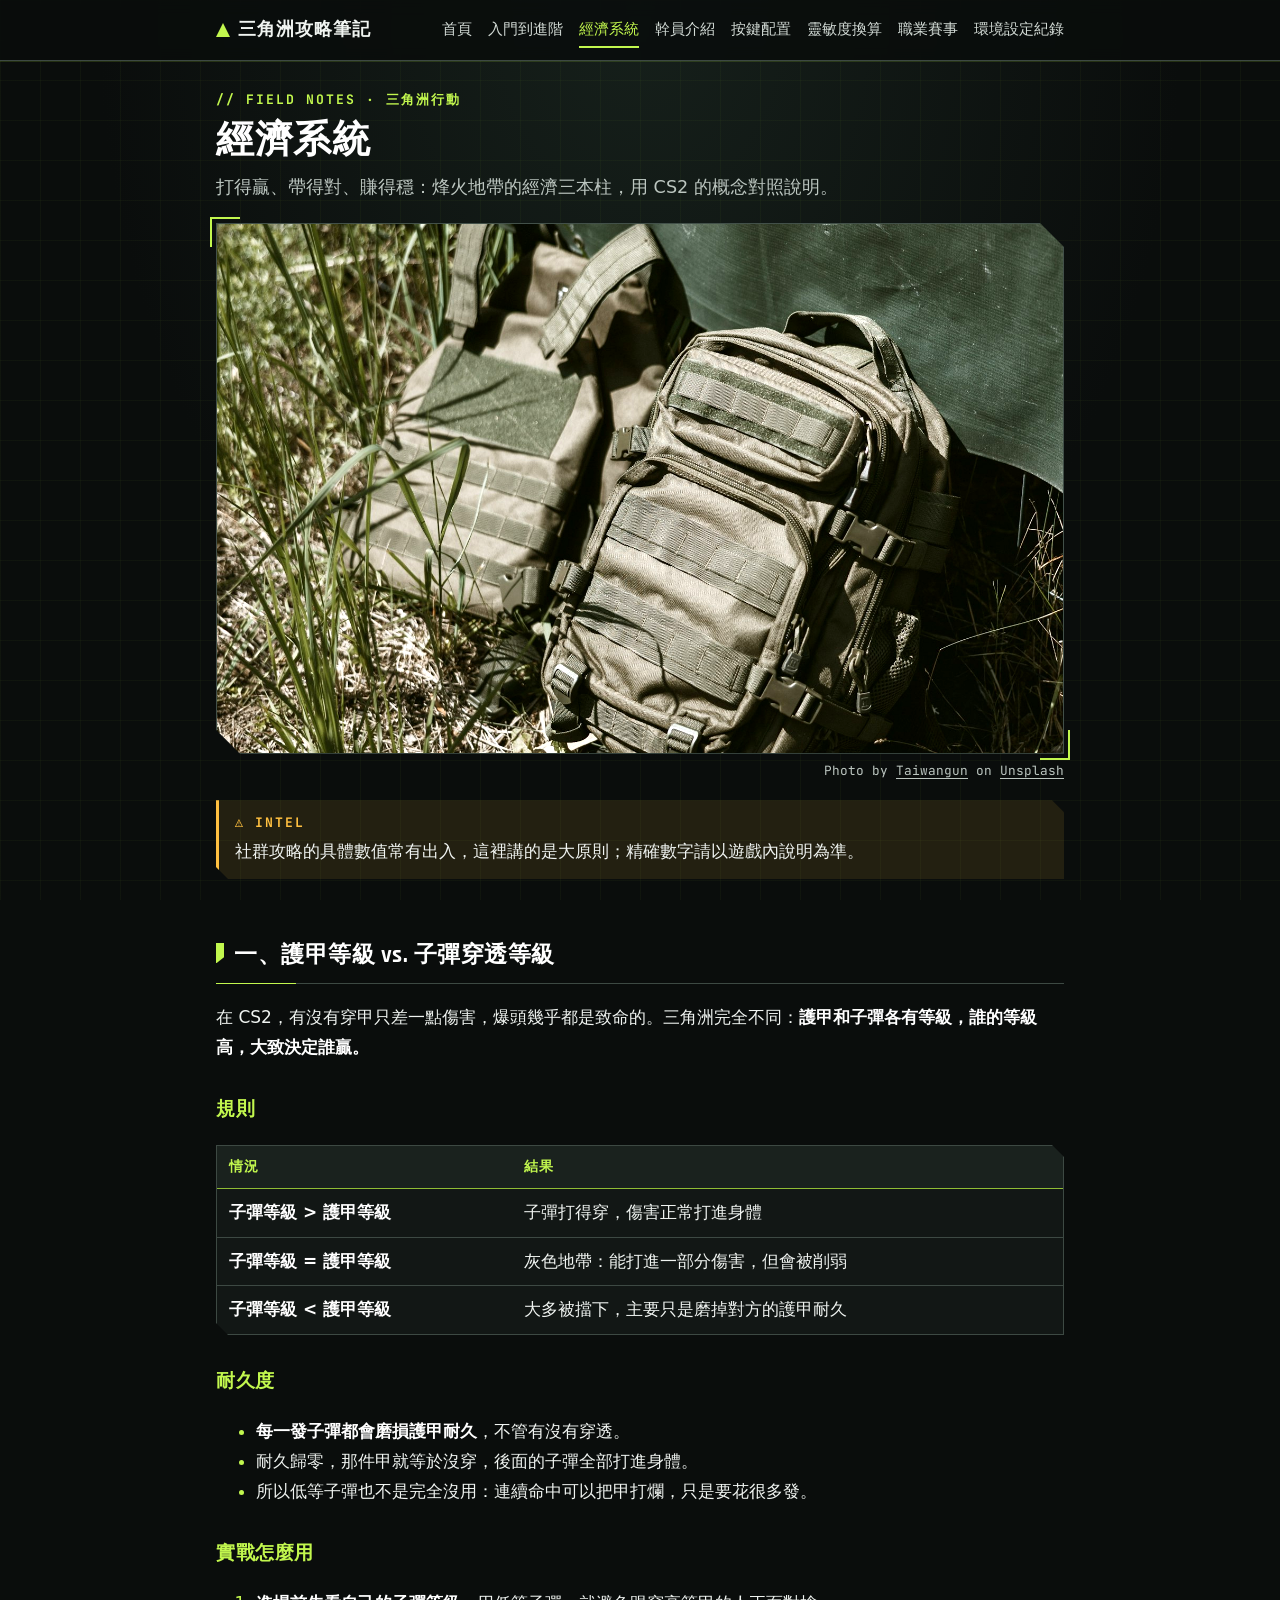
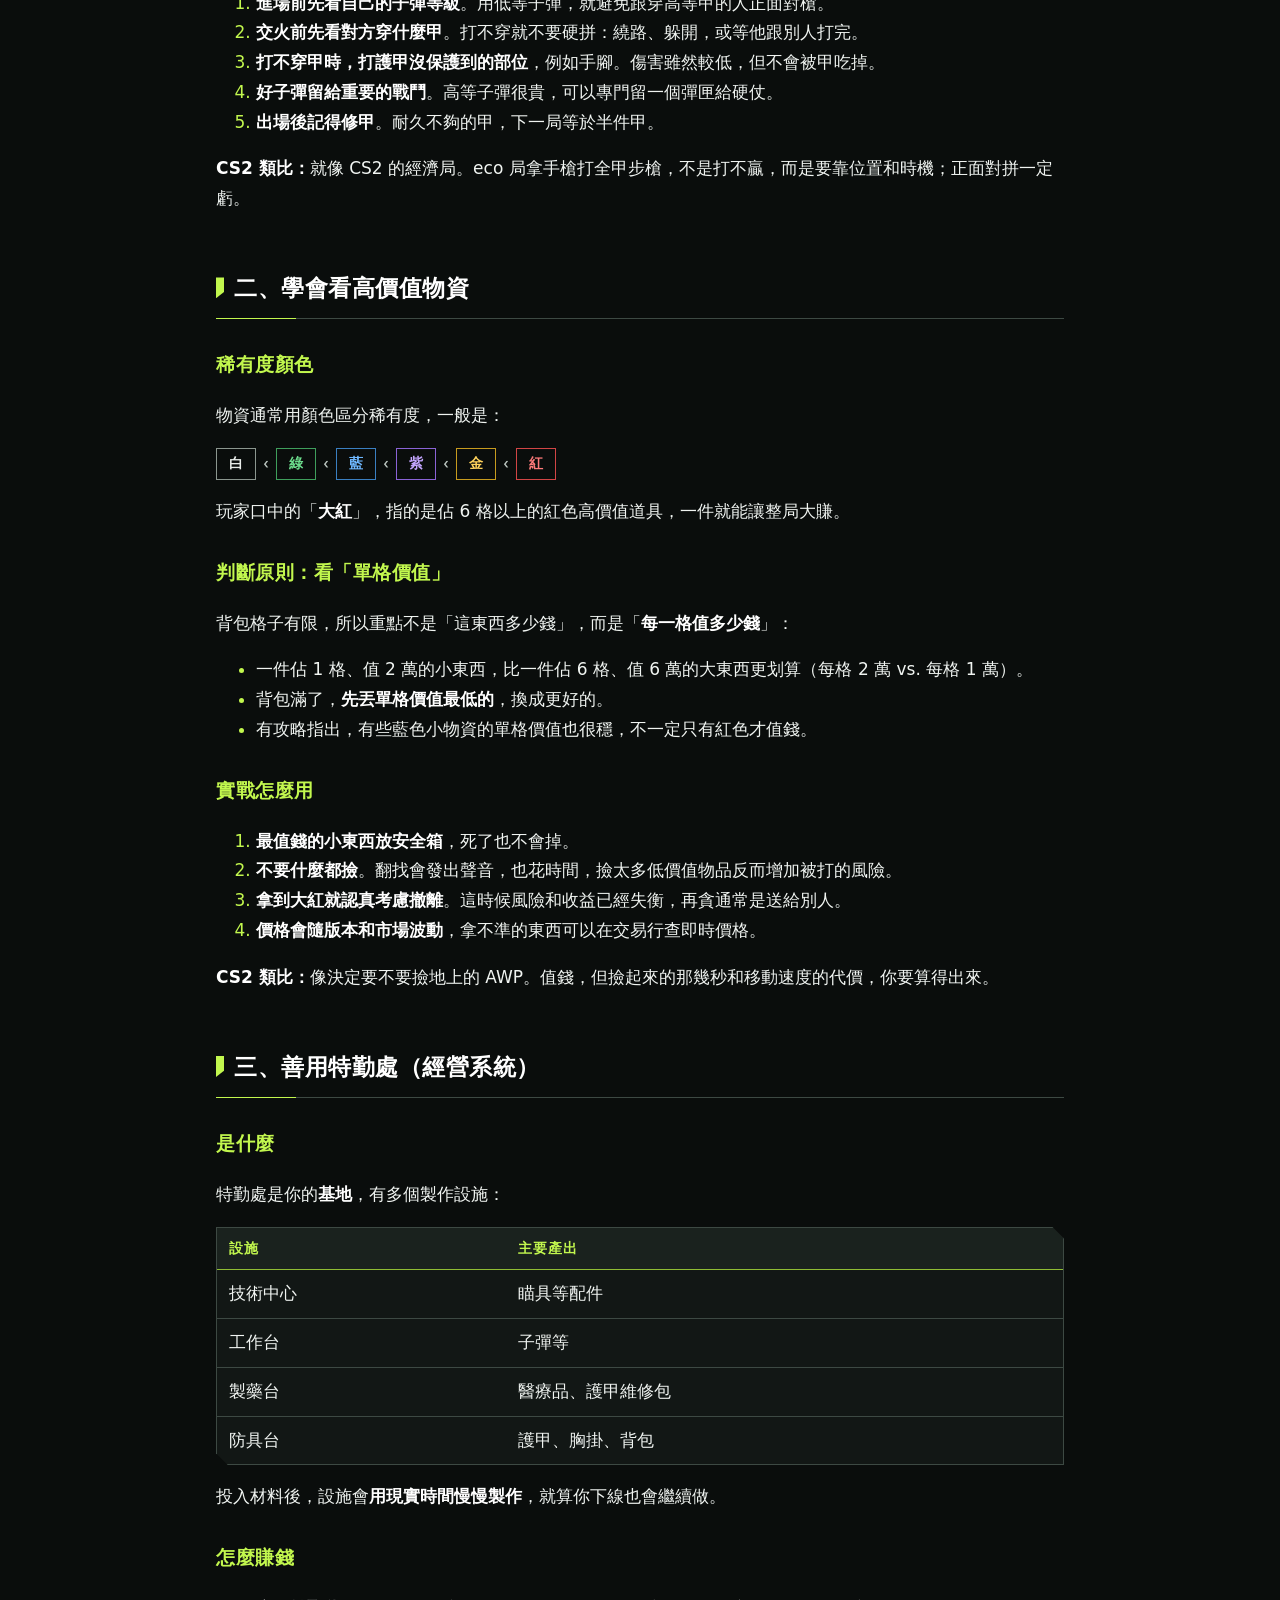
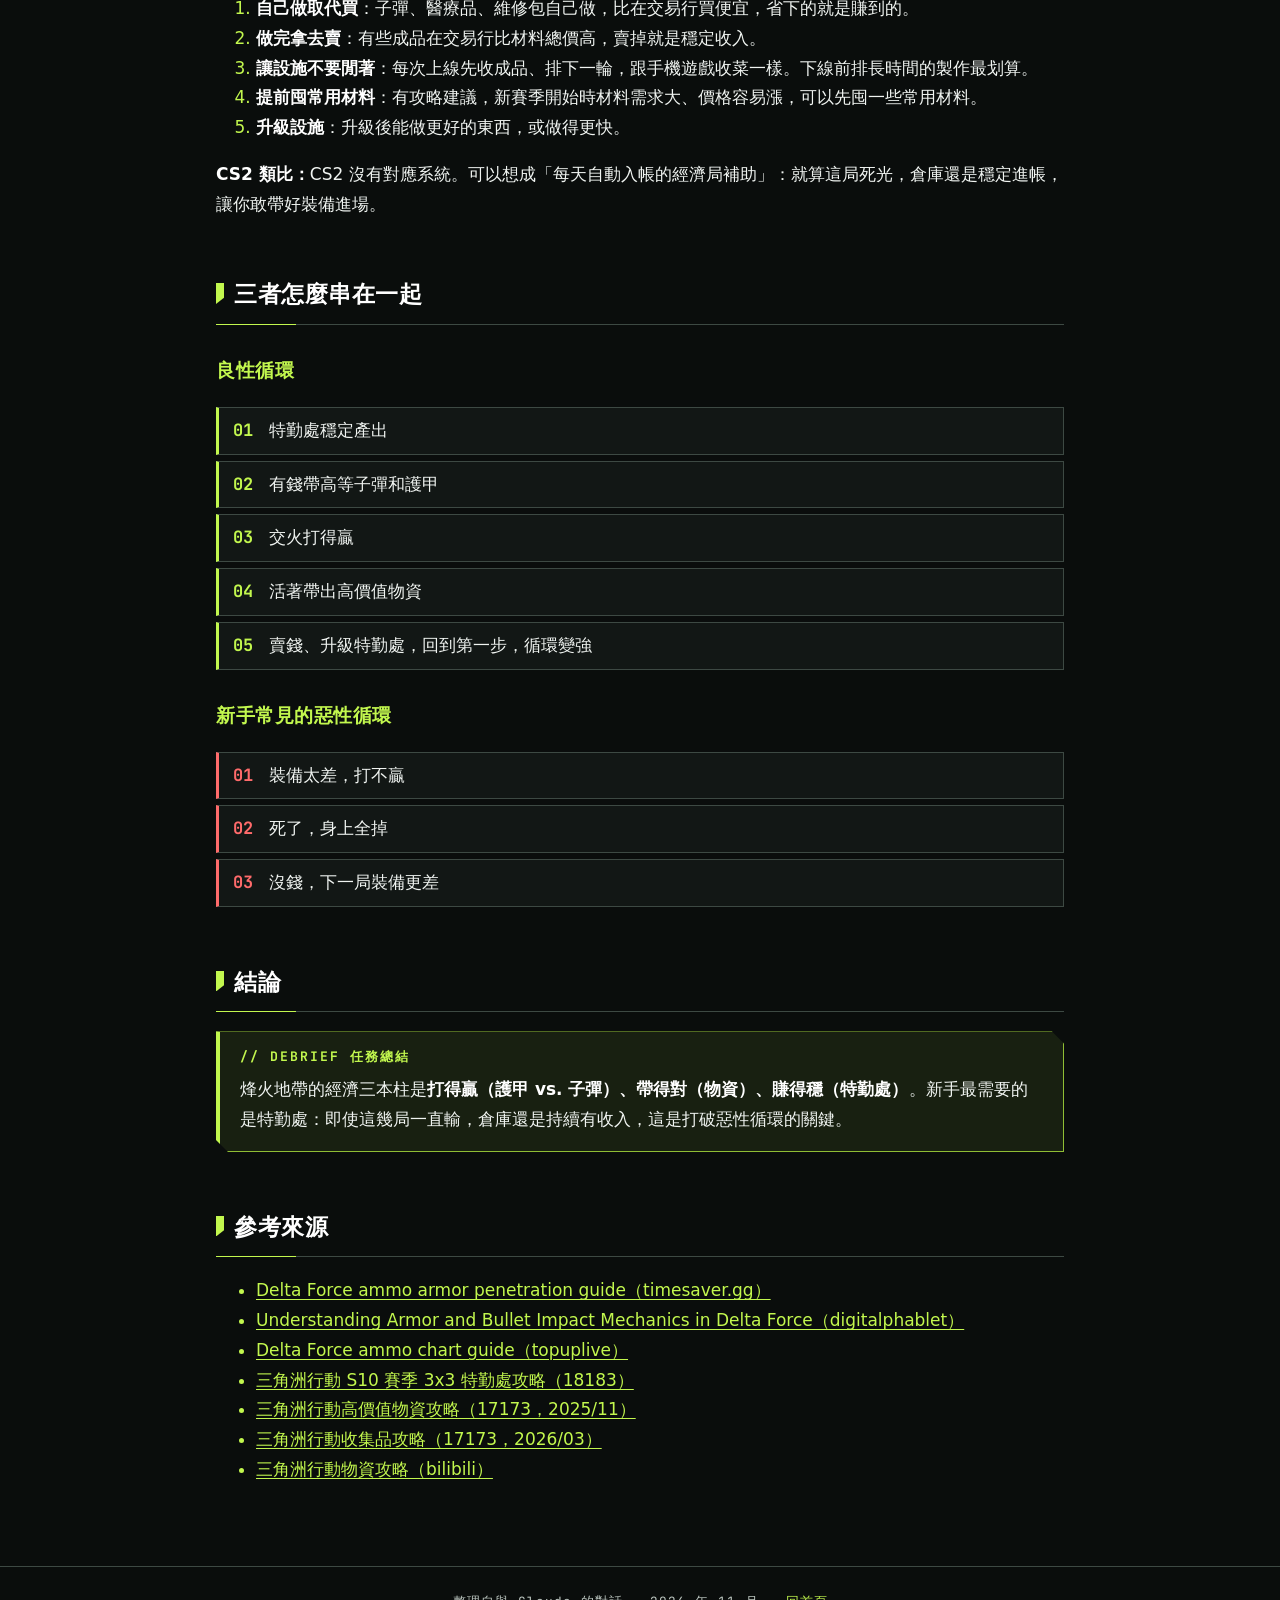
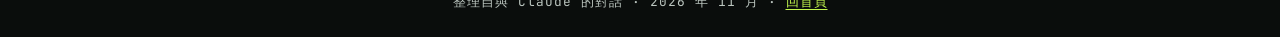
==== economy.html @ 9e6c816d "Add economy system page" ====
<!doctype html>
<html lang="zh-Hant">
<head>
  <meta charset="utf-8">
  <meta name="viewport" content="width=device-width, initial-scale=1">
  <title>經濟系統</title>
  <meta name="description" content="三角洲行動烽火地帶的經濟三本柱：護甲 vs. 子彈穿透、高價值物資、特勤處，附 CS2 對照說明。">
  <link rel="stylesheet" href="style.css?v=3">
  <link rel="icon" href="favicon.svg" type="image/svg+xml">
  <link rel="icon" href="favicon-32.png" type="image/png" sizes="32x32">
  <link rel="apple-touch-icon" href="apple-touch-icon.png">
  <style>
    .rarity { display: flex; flex-wrap: wrap; align-items: center; gap: 6px; margin: 12px 0; }
    .rarity span { font-family: var(--mono); font-weight: 700; font-size: 0.85rem; padding: 3px 12px; border: 1px solid; }
    .rarity .sep { border: none; padding: 0; color: var(--muted); }
    .loop { list-style: none; padding: 0; margin: 12px 0; display: grid; gap: 6px; counter-reset: loop; }
    .loop li { counter-increment: loop; background: var(--surface); border: 1px solid var(--border); border-left: 3px solid var(--accent); padding: 8px 14px; }
    .loop li::before { content: "0" counter(loop) " "; font-family: var(--mono); color: var(--accent); font-weight: 700; margin-right: 6px; }
    .loop.bad li { border-left-color: #ff6b6b; }
    .loop.bad li::before { color: #ff6b6b; }
  </style>
</head>
<body>
  <header>
    <nav class="nav">
      <a class="brand" href="index.html">三角洲攻略筆記</a>
      <a href="index.html">首頁</a>
      <a href="guide.html">入門到進階</a>
      <a class="active" href="economy.html">經濟系統</a>
      <a href="operators.html">幹員介紹</a>
      <a href="keybinds.html">按鍵配置</a>
      <a href="sensitivity.html">靈敏度換算</a>
      <a href="esports.html">職業賽事</a>
      <a href="setup.html">環境設定紀錄</a>
    </nav>
  </header>

  <main>
    <section class="hero">
      <h1>經濟系統</h1>
      <p class="lead">打得贏、帶得對、賺得穩：烽火地帶的經濟三本柱，用 CS2 的概念對照說明。</p>
      <figure>
        <img src="images/hero-economy.jpg" width="1600" height="1000" alt="靠在迷彩帆布旁的戰術背包和背心">
        <figcaption>Photo by <a href="https://unsplash.com/@taiwangun" target="_blank" rel="noopener">Taiwangun</a> on <a href="https://unsplash.com/photos/sp73DhE4PPk" target="_blank" rel="noopener">Unsplash</a></figcaption>
      </figure>
    </section>

    <div class="note">社群攻略的具體數值常有出入，這裡講的是大原則；精確數字請以遊戲內說明為準。</div>

    <h2>一、護甲等級 vs. 子彈穿透等級</h2>
    <p>在 CS2，有沒有穿甲只差一點傷害，爆頭幾乎都是致命的。三角洲完全不同：<strong>護甲和子彈各有等級，誰的等級高，大致決定誰贏。</strong></p>

    <h3>規則</h3>
    <div class="table-wrap">
      <table>
        <thead><tr><th>情況</th><th>結果</th></tr></thead>
        <tbody>
          <tr><td><strong>子彈等級 &gt; 護甲等級</strong></td><td>子彈打得穿，傷害正常打進身體</td></tr>
          <tr><td><strong>子彈等級 = 護甲等級</strong></td><td>灰色地帶：能打進一部分傷害，但會被削弱</td></tr>
          <tr><td><strong>子彈等級 &lt; 護甲等級</strong></td><td>大多被擋下，主要只是磨掉對方的護甲耐久</td></tr>
        </tbody>
      </table>
    </div>

    <h3>耐久度</h3>
    <ul>
      <li><strong>每一發子彈都會磨損護甲耐久</strong>，不管有沒有穿透。</li>
      <li>耐久歸零，那件甲就等於沒穿，後面的子彈全部打進身體。</li>
      <li>所以低等子彈也不是完全沒用：連續命中可以把甲打爛，只是要花很多發。</li>
    </ul>

    <h3>實戰怎麼用</h3>
    <ol>
      <li><strong>進場前先看自己的子彈等級</strong>。用低等子彈，就避免跟穿高等甲的人正面對槍。</li>
      <li><strong>交火前先看對方穿什麼甲</strong>。打不穿就不要硬拼：繞路、躲開，或等他跟別人打完。</li>
      <li><strong>打不穿甲時，打護甲沒保護到的部位</strong>，例如手腳。傷害雖然較低，但不會被甲吃掉。</li>
      <li><strong>好子彈留給重要的戰鬥</strong>。高等子彈很貴，可以專門留一個彈匣給硬仗。</li>
      <li><strong>出場後記得修甲</strong>。耐久不夠的甲，下一局等於半件甲。</li>
    </ol>
    <p><strong>CS2 類比：</strong>就像 CS2 的經濟局。eco 局拿手槍打全甲步槍，不是打不贏，而是要靠位置和時機；正面對拼一定虧。</p>

    <h2>二、學會看高價值物資</h2>

    <h3>稀有度顏色</h3>
    <p>物資通常用顏色區分稀有度，一般是：</p>
    <div class="rarity" aria-label="稀有度由低到高：白、綠、藍、紫、金、紅">
      <span style="color:#e8ece9;border-color:#8b968f">白</span><span class="sep">‹</span>
      <span style="color:#6ee08f;border-color:#3f9e5c">綠</span><span class="sep">‹</span>
      <span style="color:#6fb8ff;border-color:#3a7fc2">藍</span><span class="sep">‹</span>
      <span style="color:#c4a6ff;border-color:#8a63d6">紫</span><span class="sep">‹</span>
      <span style="color:#ffd35c;border-color:#c79b1e">金</span><span class="sep">‹</span>
      <span style="color:#ff7b7b;border-color:#d14545">紅</span>
    </div>
    <p>玩家口中的「<strong>大紅</strong>」，指的是佔 6 格以上的紅色高價值道具，一件就能讓整局大賺。</p>

    <h3>判斷原則：看「單格價值」</h3>
    <p>背包格子有限，所以重點不是「這東西多少錢」，而是「<strong>每一格值多少錢</strong>」：</p>
    <ul>
      <li>一件佔 1 格、值 2 萬的小東西，比一件佔 6 格、值 6 萬的大東西更划算（每格 2 萬 vs. 每格 1 萬）。</li>
      <li>背包滿了，<strong>先丟單格價值最低的</strong>，換成更好的。</li>
      <li>有攻略指出，有些藍色小物資的單格價值也很穩，不一定只有紅色才值錢。</li>
    </ul>

    <h3>實戰怎麼用</h3>
    <ol>
      <li><strong>最值錢的小東西放安全箱</strong>，死了也不會掉。</li>
      <li><strong>不要什麼都撿</strong>。翻找會發出聲音，也花時間，撿太多低價值物品反而增加被打的風險。</li>
      <li><strong>拿到大紅就認真考慮撤離</strong>。這時候風險和收益已經失衡，再貪通常是送給別人。</li>
      <li><strong>價格會隨版本和市場波動</strong>，拿不準的東西可以在交易行查即時價格。</li>
    </ol>
    <p><strong>CS2 類比：</strong>像決定要不要撿地上的 AWP。值錢，但撿起來的那幾秒和移動速度的代價，你要算得出來。</p>

    <h2>三、善用特勤處（經營系統）</h2>

    <h3>是什麼</h3>
    <p>特勤處是你的<strong>基地</strong>，有多個製作設施：</p>
    <div class="table-wrap">
      <table>
        <thead><tr><th>設施</th><th>主要產出</th></tr></thead>
        <tbody>
          <tr><td>技術中心</td><td>瞄具等配件</td></tr>
          <tr><td>工作台</td><td>子彈等</td></tr>
          <tr><td>製藥台</td><td>醫療品、護甲維修包</td></tr>
          <tr><td>防具台</td><td>護甲、胸掛、背包</td></tr>
        </tbody>
      </table>
    </div>
    <p>投入材料後，設施會<strong>用現實時間慢慢製作</strong>，就算你下線也會繼續做。</p>

    <h3>怎麼賺錢</h3>
    <ol>
      <li><strong>自己做取代買</strong>：子彈、醫療品、維修包自己做，比在交易行買便宜，省下的就是賺到的。</li>
      <li><strong>做完拿去賣</strong>：有些成品在交易行比材料總價高，賣掉就是穩定收入。</li>
      <li><strong>讓設施不要閒著</strong>：每次上線先收成品、排下一輪，跟手機遊戲收菜一樣。下線前排長時間的製作最划算。</li>
      <li><strong>提前囤常用材料</strong>：有攻略建議，新賽季開始時材料需求大、價格容易漲，可以先囤一些常用材料。</li>
      <li><strong>升級設施</strong>：升級後能做更好的東西，或做得更快。</li>
    </ol>
    <p><strong>CS2 類比：</strong>CS2 沒有對應系統。可以想成「每天自動入帳的經濟局補助」：就算這局死光，倉庫還是穩定進帳，讓你敢帶好裝備進場。</p>

    <h2>三者怎麼串在一起</h2>
    <h3>良性循環</h3>
    <ol class="loop">
      <li>特勤處穩定產出</li>
      <li>有錢帶高等子彈和護甲</li>
      <li>交火打得贏</li>
      <li>活著帶出高價值物資</li>
      <li>賣錢、升級特勤處，回到第一步，循環變強</li>
    </ol>
    <h3>新手常見的惡性循環</h3>
    <ol class="loop bad">
      <li>裝備太差，打不贏</li>
      <li>死了，身上全掉</li>
      <li>沒錢，下一局裝備更差</li>
    </ol>

    <h2>結論</h2>
    <div class="conclusion">
      <p>烽火地帶的經濟三本柱是<strong>打得贏（護甲 vs. 子彈）、帶得對（物資）、賺得穩（特勤處）</strong>。新手最需要的是特勤處：即使這幾局一直輸，倉庫還是持續有收入，這是打破惡性循環的關鍵。</p>
    </div>

    <h2>參考來源</h2>
    <ul>
      <li><a href="https://timesaver.gg/blog/delta-force-ammo-armor-penetration-guide" target="_blank" rel="noopener">Delta Force ammo armor penetration guide（timesaver.gg）</a></li>
      <li><a href="https://digitalphablet.com/understanding-armor-and-bullet-impact-mechanics-in-delta-force/" target="_blank" rel="noopener">Understanding Armor and Bullet Impact Mechanics in Delta Force（digitalphablet）</a></li>
      <li><a href="https://www.topuplive.com/news/delta-force-ammo-chart-guide.html" target="_blank" rel="noopener">Delta Force ammo chart guide（topuplive）</a></li>
      <li><a href="https://m.18183.com/gonglue/202606/etnbnl63.html" target="_blank" rel="noopener">三角洲行動 S10 賽季 3x3 特勤處攻略（18183）</a></li>
      <li><a href="https://news.17173.com/content/11192025/140900415.shtml" target="_blank" rel="noopener">三角洲行動高價值物資攻略（17173，2025/11）</a></li>
      <li><a href="https://news.17173.com/content/03282026/094711254.shtml" target="_blank" rel="noopener">三角洲行動收集品攻略（17173，2026/03）</a></li>
      <li><a href="https://www.bilibili.com/read/cv43814180" target="_blank" rel="noopener">三角洲行動物資攻略（bilibili）</a></li>
    </ul>
  </main>

  <footer>整理自與 Claude 的對話 · 2026 年 11 月 · <a href="index.html">回首頁</a></footer>
</body>
</html>
---- style.css ----
/* 戰術 HUD 風格：深色軍事介面、螢光綠強調色、切角面板 */
@import url('https://fonts.googleapis.com/css2?family=Rajdhani:wght@600;700&family=JetBrains+Mono:wght@400;700&display=swap');

:root {
  --bg: #0a0d0c;
  --surface: #121715;
  --surface-2: #1a221e;
  --text: #f0f4f1;
  --muted: #bcc6c0;
  --border: #3d4943;
  --accent: #c2f74e;
  --accent-dim: #8fbd34;
  --accent-soft: rgba(194, 247, 78, 0.08);
  --warn: #ffc040;
  --code-bg: #1b2320;
  --mono: "JetBrains Mono", Consolas, monospace;
  --display: "Rajdhani", "Noto Sans TC", "Microsoft JhengHei", sans-serif;
  --cut: 12px;
  color-scheme: dark;
}

* { box-sizing: border-box; }

body {
  margin: 0;
  color: var(--text);
  font-family: "Noto Sans TC", "Microsoft JhengHei", "PingFang TC", system-ui, sans-serif;
  line-height: 1.75;
  background-color: var(--bg);
  background-image:
    linear-gradient(rgba(182, 242, 58, 0.035) 1px, transparent 1px),
    linear-gradient(90deg, rgba(182, 242, 58, 0.035) 1px, transparent 1px),
    radial-gradient(ellipse at top, #16201b 0%, var(--bg) 60%);
  background-size: 40px 40px, 40px 40px, 100% 100%;
  background-attachment: fixed;
}

::selection { background: var(--accent); color: #000; }

/* ---------- 頂部導覽 ---------- */
header {
  position: sticky;
  top: 0;
  z-index: 10;
  background: rgba(10, 13, 12, 0.88);
  backdrop-filter: blur(8px);
  border-bottom: 1px solid var(--border);
  box-shadow: 0 1px 0 rgba(182, 242, 58, 0.15);
}

.nav {
  max-width: 880px;
  margin: 0 auto;
  padding: 10px 16px;
  display: flex;
  flex-wrap: wrap;
  gap: 2px 16px;
  align-items: center;
}

.nav .brand {
  font-family: var(--display);
  font-weight: 700;
  font-size: 1.15rem;
  letter-spacing: 1px;
  margin-right: auto;
  color: var(--text);
  display: flex;
  align-items: center;
  gap: 8px;
}
.nav .brand::before {
  content: "";
  width: 14px;
  height: 14px;
  background: var(--accent);
  clip-path: polygon(50% 0, 100% 100%, 0 100%);
}
.nav a { color: var(--muted); text-decoration: none; font-size: 0.92rem; padding: 4px 0; border-bottom: 2px solid transparent; }
.nav a:hover { color: var(--text); }
.nav a.active { color: var(--accent); border-bottom-color: var(--accent); }
.nav .brand, .nav .brand:hover { border-bottom: none; }

main {
  max-width: 880px;
  margin: 0 auto;
  padding: 28px 16px 64px;
}

/* ---------- 標題 ---------- */
h1, h2, h3 { font-family: var(--display); letter-spacing: 0.5px; }

h1 {
  font-size: 2.4rem;
  line-height: 1.2;
  margin: 6px 0 8px;
  color: #fff;
  text-transform: uppercase;
}

h2 {
  font-size: 1.45rem;
  margin-top: 2.4em;
  padding: 0 0 8px;
  border-bottom: 1px solid var(--border);
  position: relative;
  color: #fff;
}
h2::before {
  content: "";
  display: inline-block;
  width: 8px;
  height: 0.9em;
  background: var(--accent);
  margin-right: 10px;
  vertical-align: -0.08em;
  clip-path: polygon(0 0, 100% 0, 100% 70%, 0 100%);
}
h2::after {
  content: "";
  position: absolute;
  left: 0;
  bottom: -1px;
  width: 80px;
  height: 1px;
  background: var(--accent);
}

h3 { font-size: 1.18rem; margin-top: 1.6em; color: var(--accent); }

.lead { color: var(--muted); font-size: 1.1rem; margin-top: 0; }

a { color: var(--accent); text-underline-offset: 3px; }
a:hover { color: #d4ff7a; }

strong { color: #fff; }

/* ---------- HERO ---------- */
.hero { margin-bottom: 8px; position: relative; }
.hero::before {
  content: "// FIELD NOTES · 三角洲行動";
  display: block;
  font-family: var(--mono);
  font-size: 0.75rem;
  letter-spacing: 2px;
  color: var(--accent);
  margin-bottom: 4px;
}
/* 圖片等比例縮放，寬度不超過內文區 */
.hero figure { margin: 20px 0 0; position: relative; }
.hero img {
  display: block;
  width: 100%;
  max-width: 100%;
  height: auto;
  border: 1px solid var(--border);
  filter: brightness(1.15) contrast(1.08);
  clip-path: polygon(0 0, calc(100% - 24px) 0, 100% 24px, 100% 100%, 24px 100%, 0 calc(100% - 24px));
}
/* HUD 角框 */
.hero figure::before,
.hero figure::after {
  content: "";
  position: absolute;
  width: 28px;
  height: 28px;
  pointer-events: none;
  border-color: var(--accent);
  border-style: solid;
}
.hero figure::before { top: -6px; left: -6px; border-width: 2px 0 0 2px; }
.hero figure::after { bottom: 22px; right: -6px; border-width: 0 2px 2px 0; }
.hero figcaption { font-family: var(--mono); font-size: 0.72rem; color: var(--muted); margin-top: 6px; text-align: right; }
.hero figcaption a { color: var(--muted); }

/* ---------- 面板 ---------- */
.card, .note, .conclusion, .class-box, .op, .table-wrap {
  clip-path: polygon(0 0, calc(100% - var(--cut)) 0, 100% var(--cut), 100% 100%, var(--cut) 100%, 0 calc(100% - var(--cut)));
}

.card {
  background: var(--surface);
  border: 1px solid var(--border);
  padding: 18px 20px;
  margin: 16px 0;
}

.cards { display: grid; grid-template-columns: repeat(auto-fit, minmax(240px, 1fr)); gap: 14px; }
.cards .card {
  margin: 0;
  text-decoration: none;
  color: var(--text);
  display: block;
  border-left: 3px solid var(--border);
  transition: border-color 0.15s, background 0.15s;
}
.cards .card:hover { border-left-color: var(--accent); background: var(--surface-2); }
.cards .card h3 { margin: 0 0 6px; color: #fff; }
.cards .card p { margin: 0; color: var(--muted); }

.featured { border: 1px solid var(--accent-dim) !important; background: linear-gradient(135deg, rgba(182, 242, 58, 0.12), var(--surface) 60%) !important; }
.featured:hover { background: linear-gradient(135deg, rgba(182, 242, 58, 0.18), var(--surface-2) 60%) !important; }
.featured h3 { color: #fff; }

.tag {
  display: inline-block;
  font-family: var(--mono);
  font-size: 0.72rem;
  font-weight: 700;
  letter-spacing: 1px;
  color: #000;
  background: var(--accent);
  padding: 1px 8px;
  margin-bottom: 8px;
}

.note {
  border-left: 3px solid var(--warn);
  background: rgba(255, 176, 32, 0.07);
  padding: 12px 16px;
  margin: 18px 0;
}
.note::before {
  content: "⚠ INTEL";
  display: block;
  font-family: var(--mono);
  font-size: 0.72rem;
  letter-spacing: 2px;
  color: var(--warn);
  margin-bottom: 2px;
}

.conclusion {
  border: 1px solid var(--accent-dim);
  border-left: 4px solid var(--accent);
  background: var(--accent-soft);
  padding: 14px 20px 16px;
  margin: 16px 0;
}
.conclusion::before {
  content: "// DEBRIEF 任務總結";
  display: block;
  font-family: var(--mono);
  font-size: 0.75rem;
  letter-spacing: 2px;
  color: var(--accent);
  margin-bottom: 6px;
}
.conclusion p:first-child { margin-top: 0; }
.conclusion p:last-child { margin-bottom: 0; }

/* ---------- 表格與程式碼 ---------- */
.table-wrap { overflow-x: auto; margin: 12px 0; border: 1px solid var(--border); }
table { border-collapse: collapse; width: 100%; background: var(--surface); }
th, td { border-bottom: 1px solid var(--border); padding: 9px 12px; text-align: left; vertical-align: top; }
tbody tr:last-child td { border-bottom: none; }
tbody tr:hover { background: var(--surface-2); }
th {
  background: var(--surface-2);
  font-family: var(--mono);
  font-size: 0.8rem;
  letter-spacing: 1px;
  color: var(--accent);
  border-bottom: 1px solid var(--accent-dim);
}

code, pre { font-family: var(--mono); background: var(--code-bg); }
code { padding: 1px 6px; color: var(--accent); font-size: 0.88em; }
pre { padding: 14px 16px; overflow-x: auto; border-left: 3px solid var(--accent); }
pre code { padding: 0; }

kbd {
  display: inline-block;
  font-family: var(--mono);
  font-size: 0.8em;
  font-weight: 700;
  padding: 1px 7px;
  color: var(--accent);
  border: 1px solid var(--accent-dim);
  border-bottom-width: 3px;
  border-radius: 3px;
  background: #0e1311;
  white-space: nowrap;
}

/* ---------- 計算器 ---------- */
.calc { display: grid; grid-template-columns: repeat(auto-fit, minmax(180px, 1fr)); gap: 12px; align-items: end; }
.calc label { display: flex; flex-direction: column; font-family: var(--mono); font-size: 0.8rem; letter-spacing: 1px; color: var(--muted); gap: 4px; }
.calc input {
  font-family: var(--mono);
  font-size: 1.05rem;
  padding: 8px 10px;
  border: 1px solid var(--border);
  border-radius: 0;
  background: var(--bg);
  color: var(--accent);
}
.calc input:focus { outline: none; border-color: var(--accent); box-shadow: 0 0 0 1px var(--accent); }
.result { font-family: var(--display); font-size: 1.6rem; font-weight: 700; color: var(--accent); margin: 12px 0 0; text-shadow: 0 0 18px rgba(182, 242, 58, 0.35); }

/* ---------- 兵種與幹員 ---------- */
.assault { --cls: #ff7a3d; }
.support { --cls: #4fdc80; }
.engineer { --cls: #5cb0ff; }
.recon { --cls: #b9a0ff; }

.class-grid { display: grid; grid-template-columns: repeat(auto-fit, minmax(200px, 1fr)); gap: 12px; }
.class-box {
  display: flex;
  gap: 12px;
  align-items: flex-start;
  background: var(--surface);
  border: 1px solid var(--border);
  border-top: 3px solid var(--cls);
  padding: 14px;
}
.class-box strong { font-family: var(--display); font-size: 1.1rem; }
.class-box p { margin: 4px 0 0; color: var(--muted); font-size: 0.92rem; }
.class-icon { width: 32px; height: 32px; flex: none; color: var(--cls); }

.op-grid { display: grid; grid-template-columns: repeat(auto-fit, minmax(260px, 1fr)); gap: 12px; }
.op {
  display: flex;
  gap: 14px;
  align-items: flex-start;
  background: var(--surface);
  border: 1px solid var(--border);
  border-left: 3px solid var(--cls);
  padding: 14px;
  transition: background 0.15s;
}
.op:hover { background: var(--surface-2); }
.op h3 { margin: 0 0 4px; color: #fff; }
.op h3 span { font-family: var(--mono); font-size: 0.75rem; font-weight: 400; color: var(--cls); letter-spacing: 1px; }
.op ul { margin: 0; padding-left: 1.1em; font-size: 0.92rem; color: var(--text); }
.op li::marker { color: var(--cls); }
.avatar { width: 84px; height: 84px; flex: none; color: var(--cls); }
.avatar text { fill: #fff; font: 700 10px var(--mono); text-anchor: middle; letter-spacing: 1px; }

ul li::marker, ol li::marker { color: var(--accent); }

/* ---------- 頁尾 ---------- */
footer {
  text-align: center;
  color: var(--muted);
  font-family: var(--mono);
  font-size: 0.75rem;
  letter-spacing: 1px;
  padding: 24px 16px;
  border-top: 1px solid var(--border);
}

/* ---------- 提高可讀性：小字放大、標籤加粗 ---------- */
body { font-size: 17px; }
.hero::before, .note::before, .conclusion::before { font-size: 0.82rem; font-weight: 700; }
.hero figcaption, footer { font-size: 0.8rem; }
th { font-size: 0.85rem; }
.op h3 span { font-size: 0.8rem; }
.calc label { font-size: 0.85rem; color: var(--text); }
.nav a { color: #d3dbd6; }
.note { background: rgba(255, 192, 64, 0.1); }
.op ul, .class-box p, .cards .card p { color: #dbe2dd; }

@media (max-width: 600px) {
  h1 { font-size: 1.9rem; }
  .nav { gap: 2px 12px; }
  .nav .brand { width: 100%; }
}
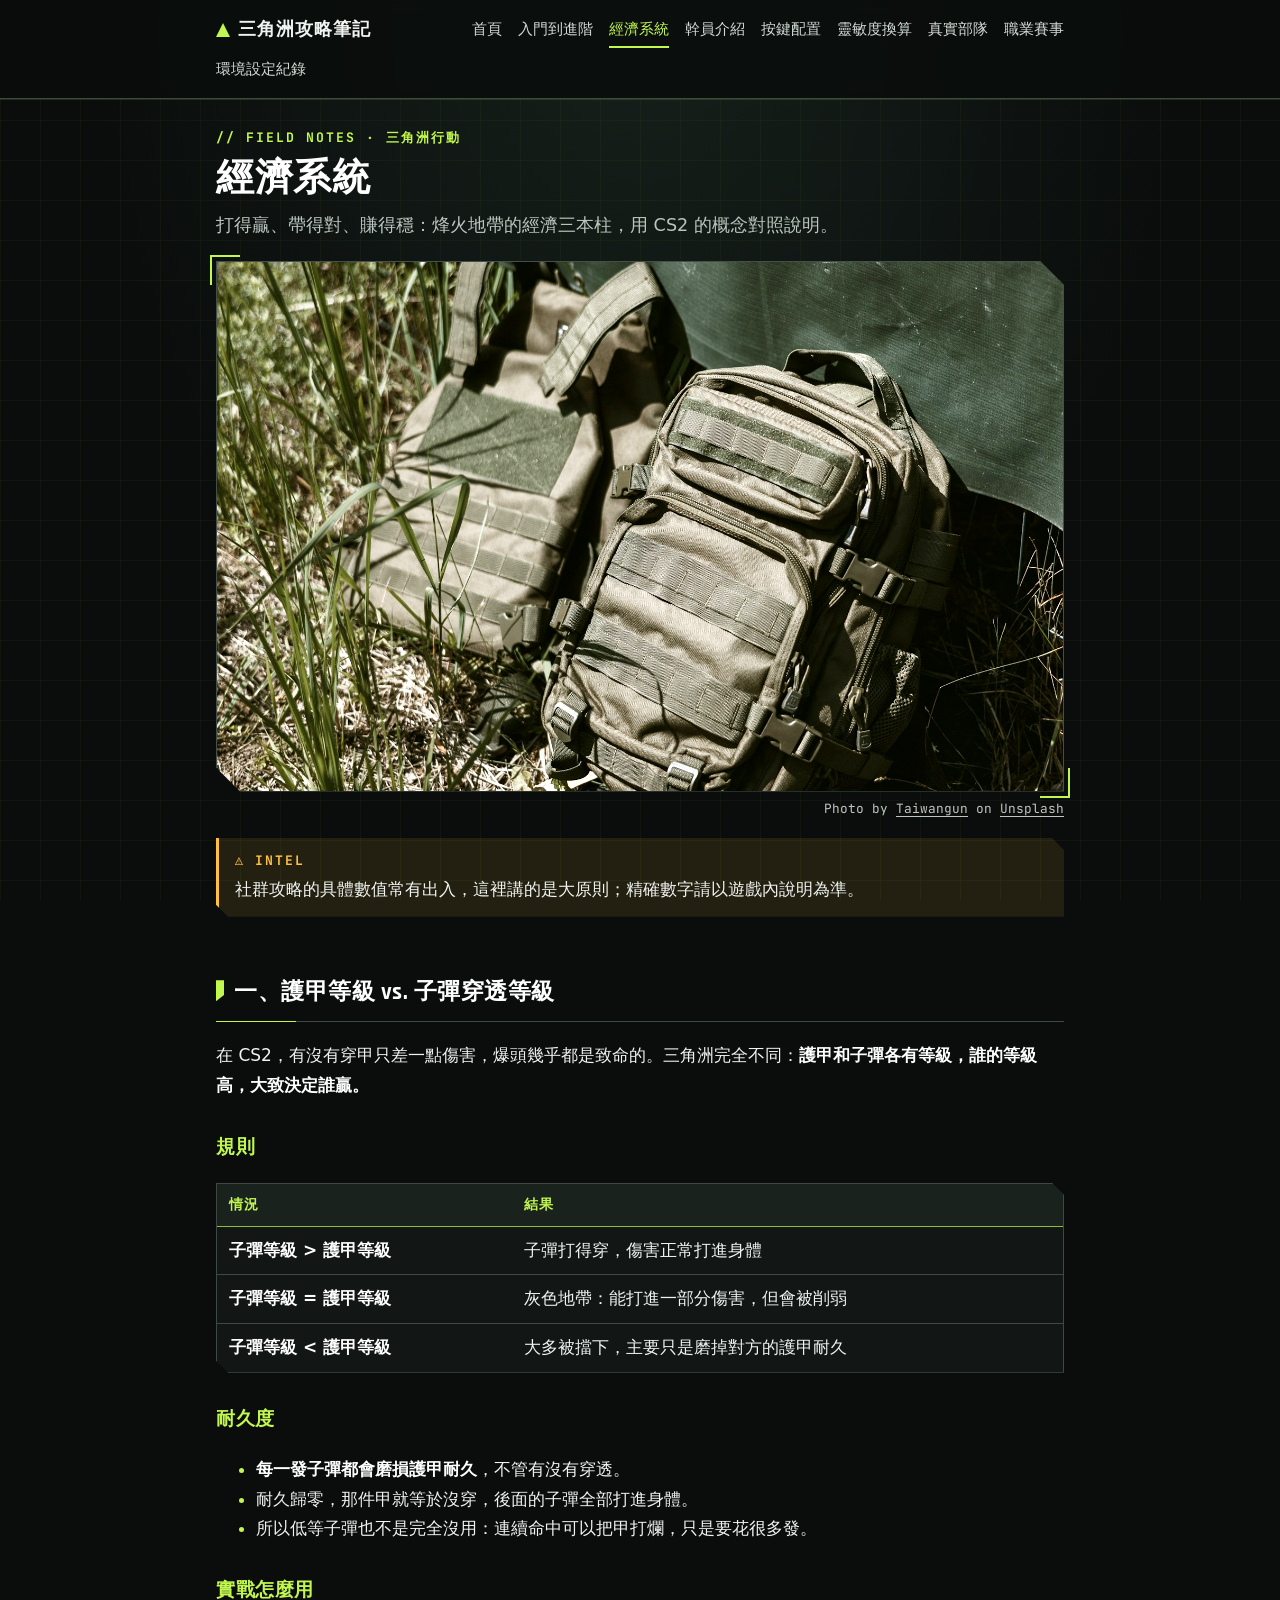
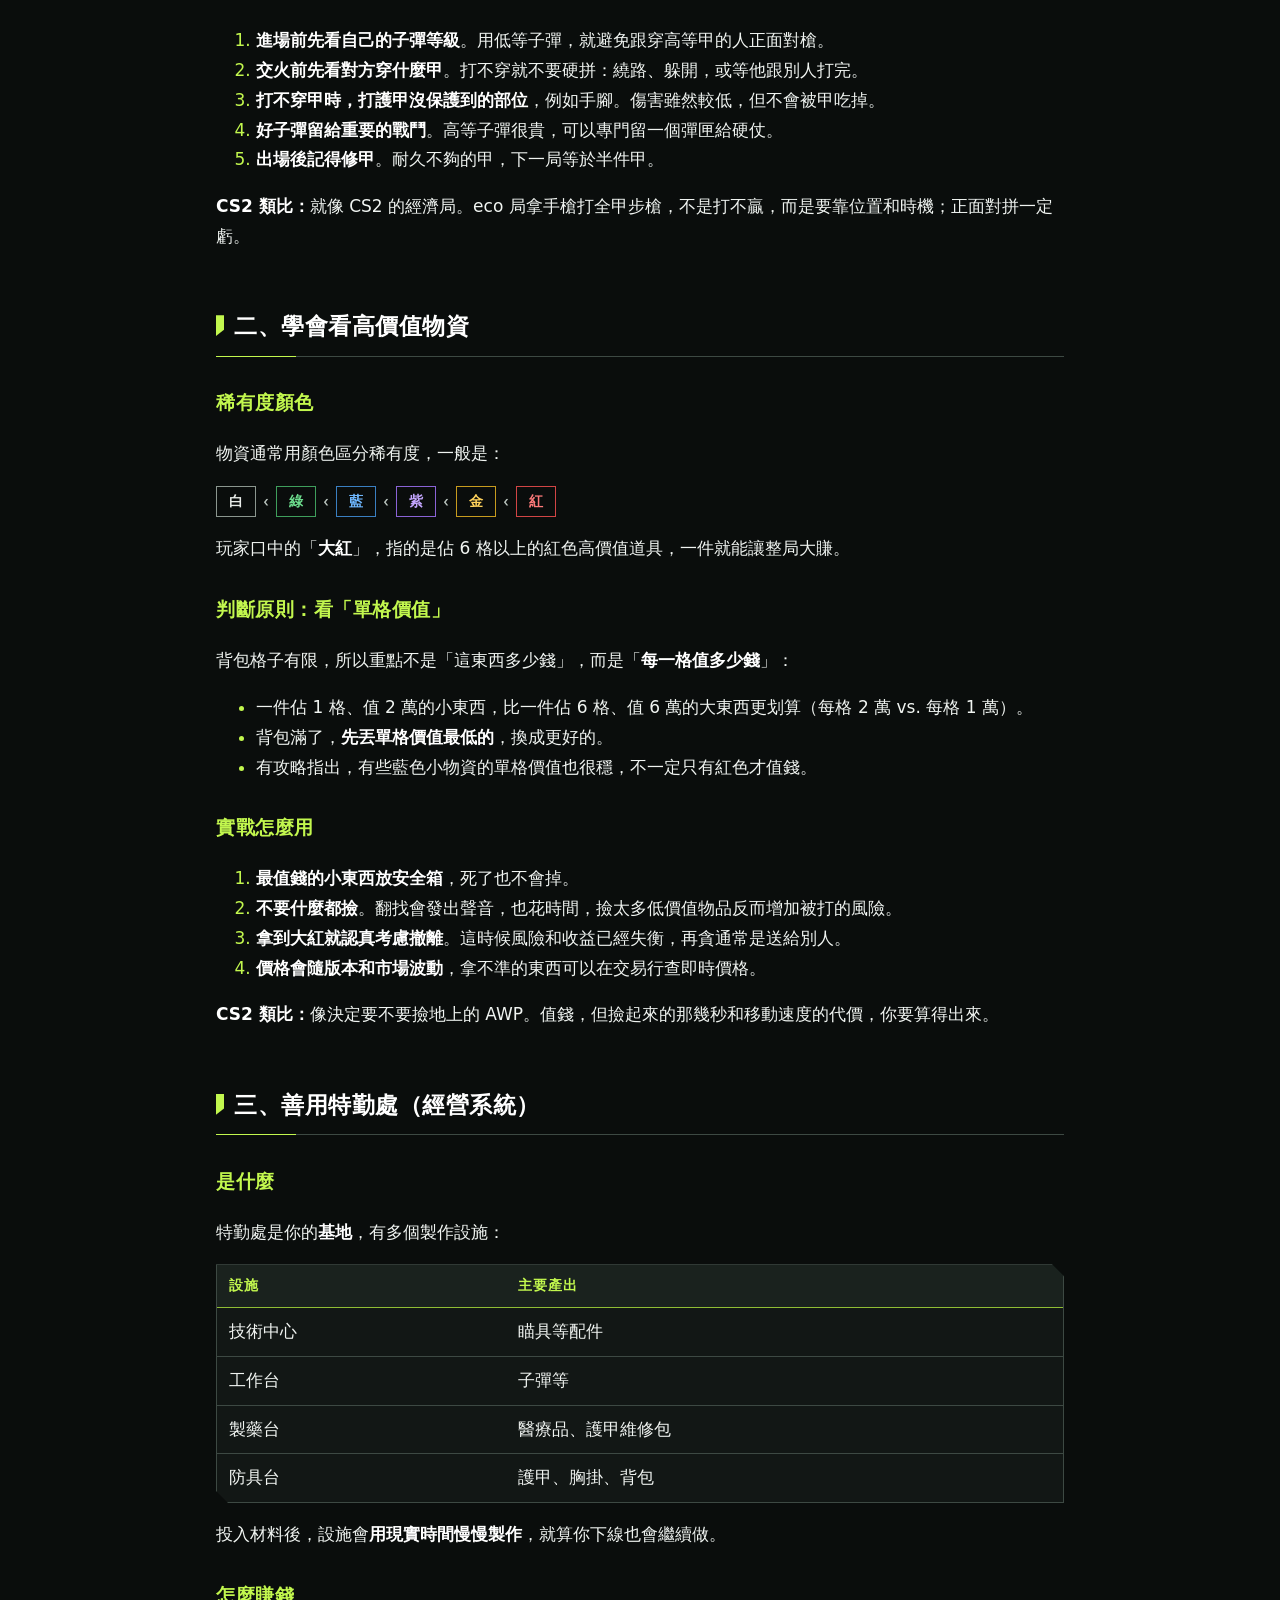
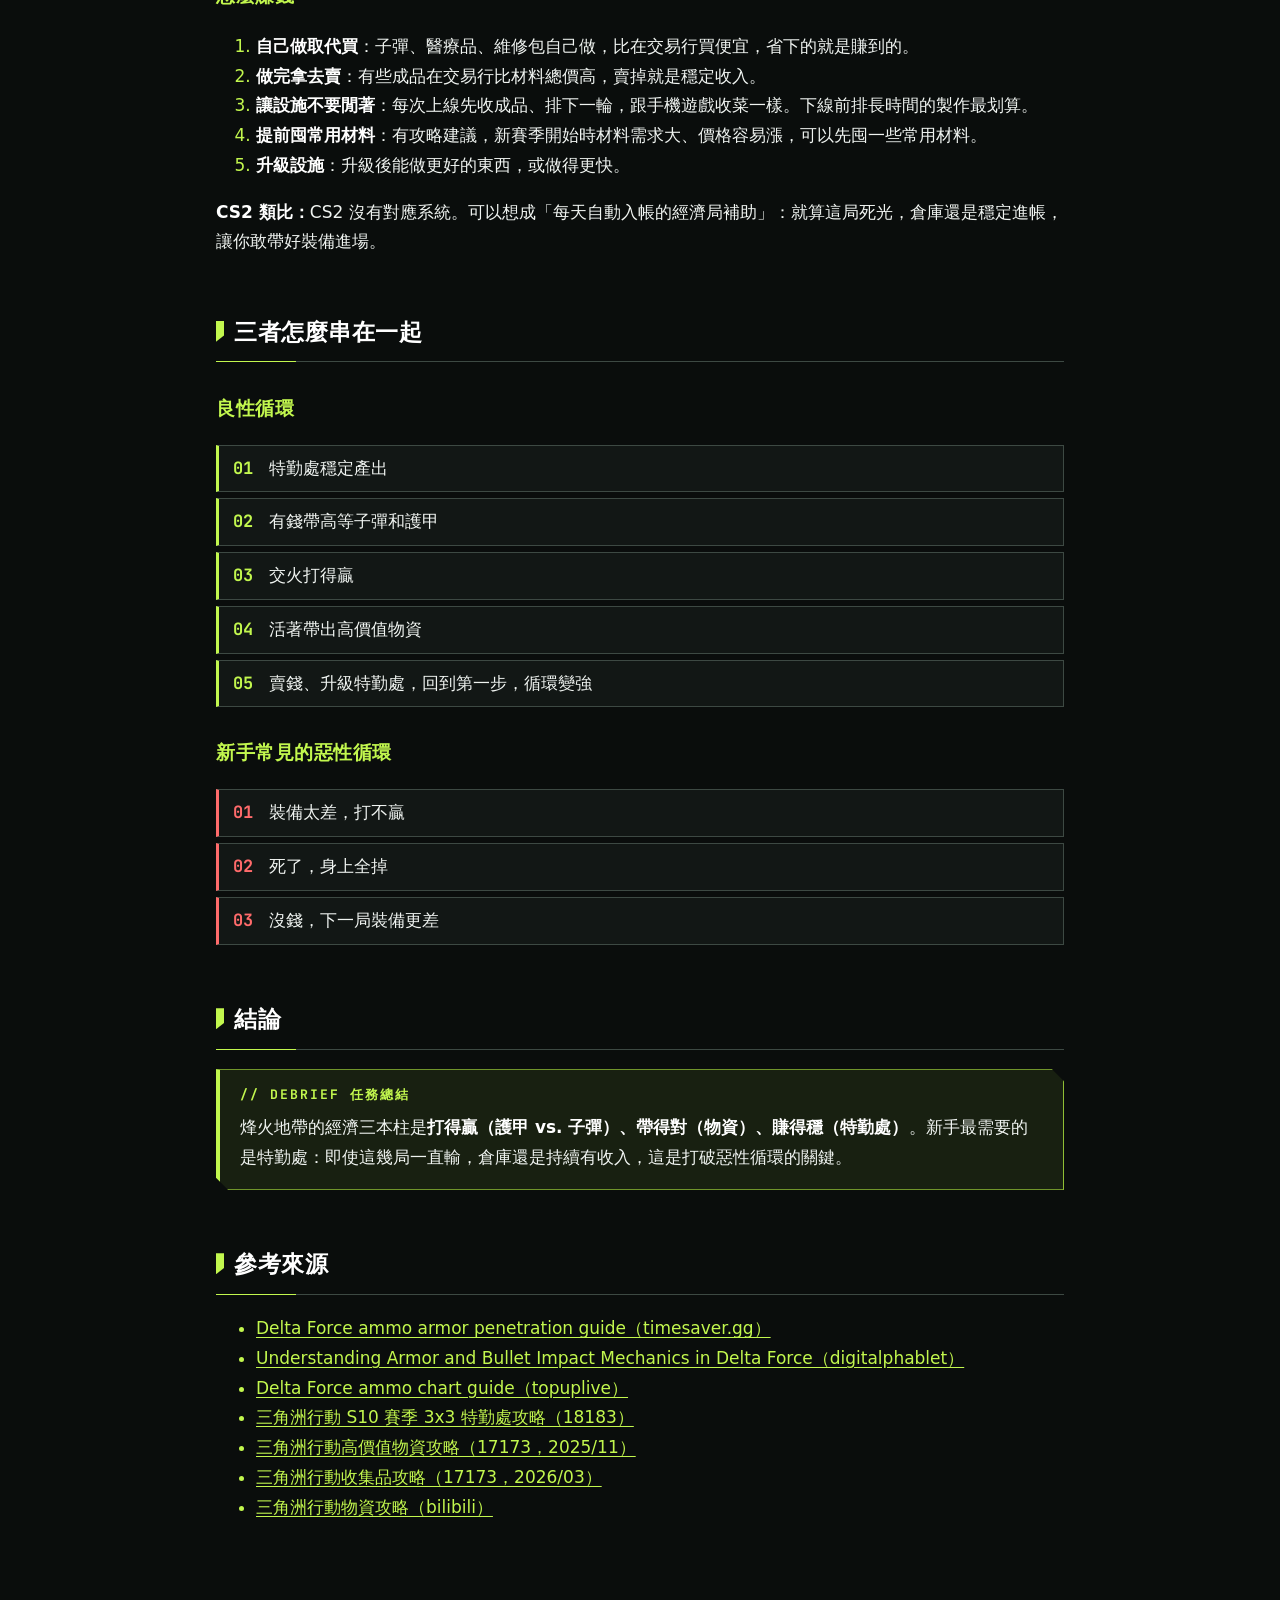
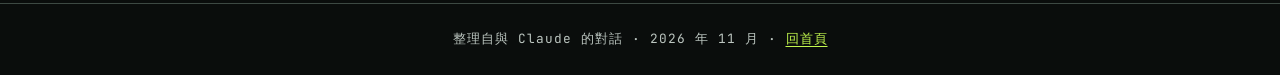
==== commit 82a0536e: "Add Delta Force vs SEAL Team 6 comparison page Co-Authored-By: Claude Opus 5.5 <noreply@anthropic.co" ====
--- a/economy.html
+++ b/economy.html
@@ -30,6 +30,7 @@
       <a href="operators.html">幹員介紹</a>
       <a href="keybinds.html">按鍵配置</a>
       <a href="sensitivity.html">靈敏度換算</a>
+      <a href="units.html">真實部隊</a>
       <a href="esports.html">職業賽事</a>
       <a href="setup.html">環境設定紀錄</a>
     </nav>
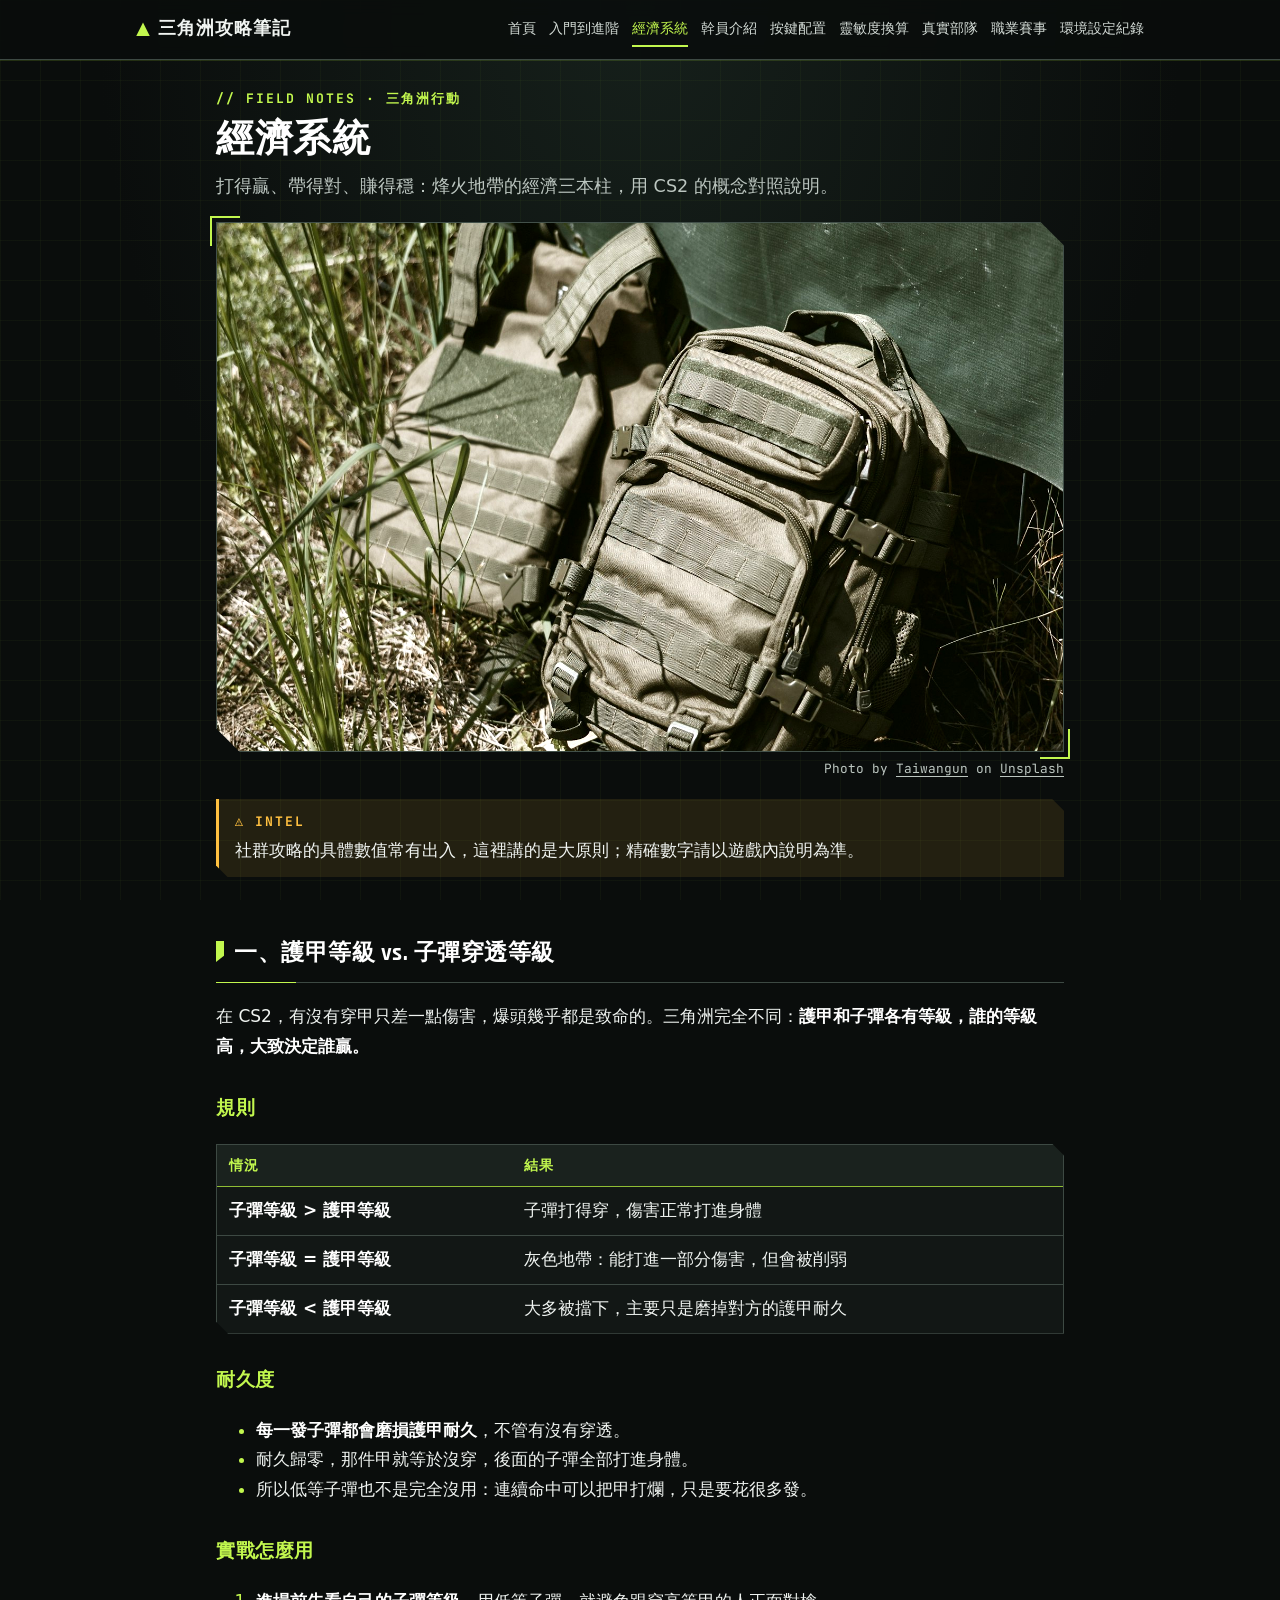
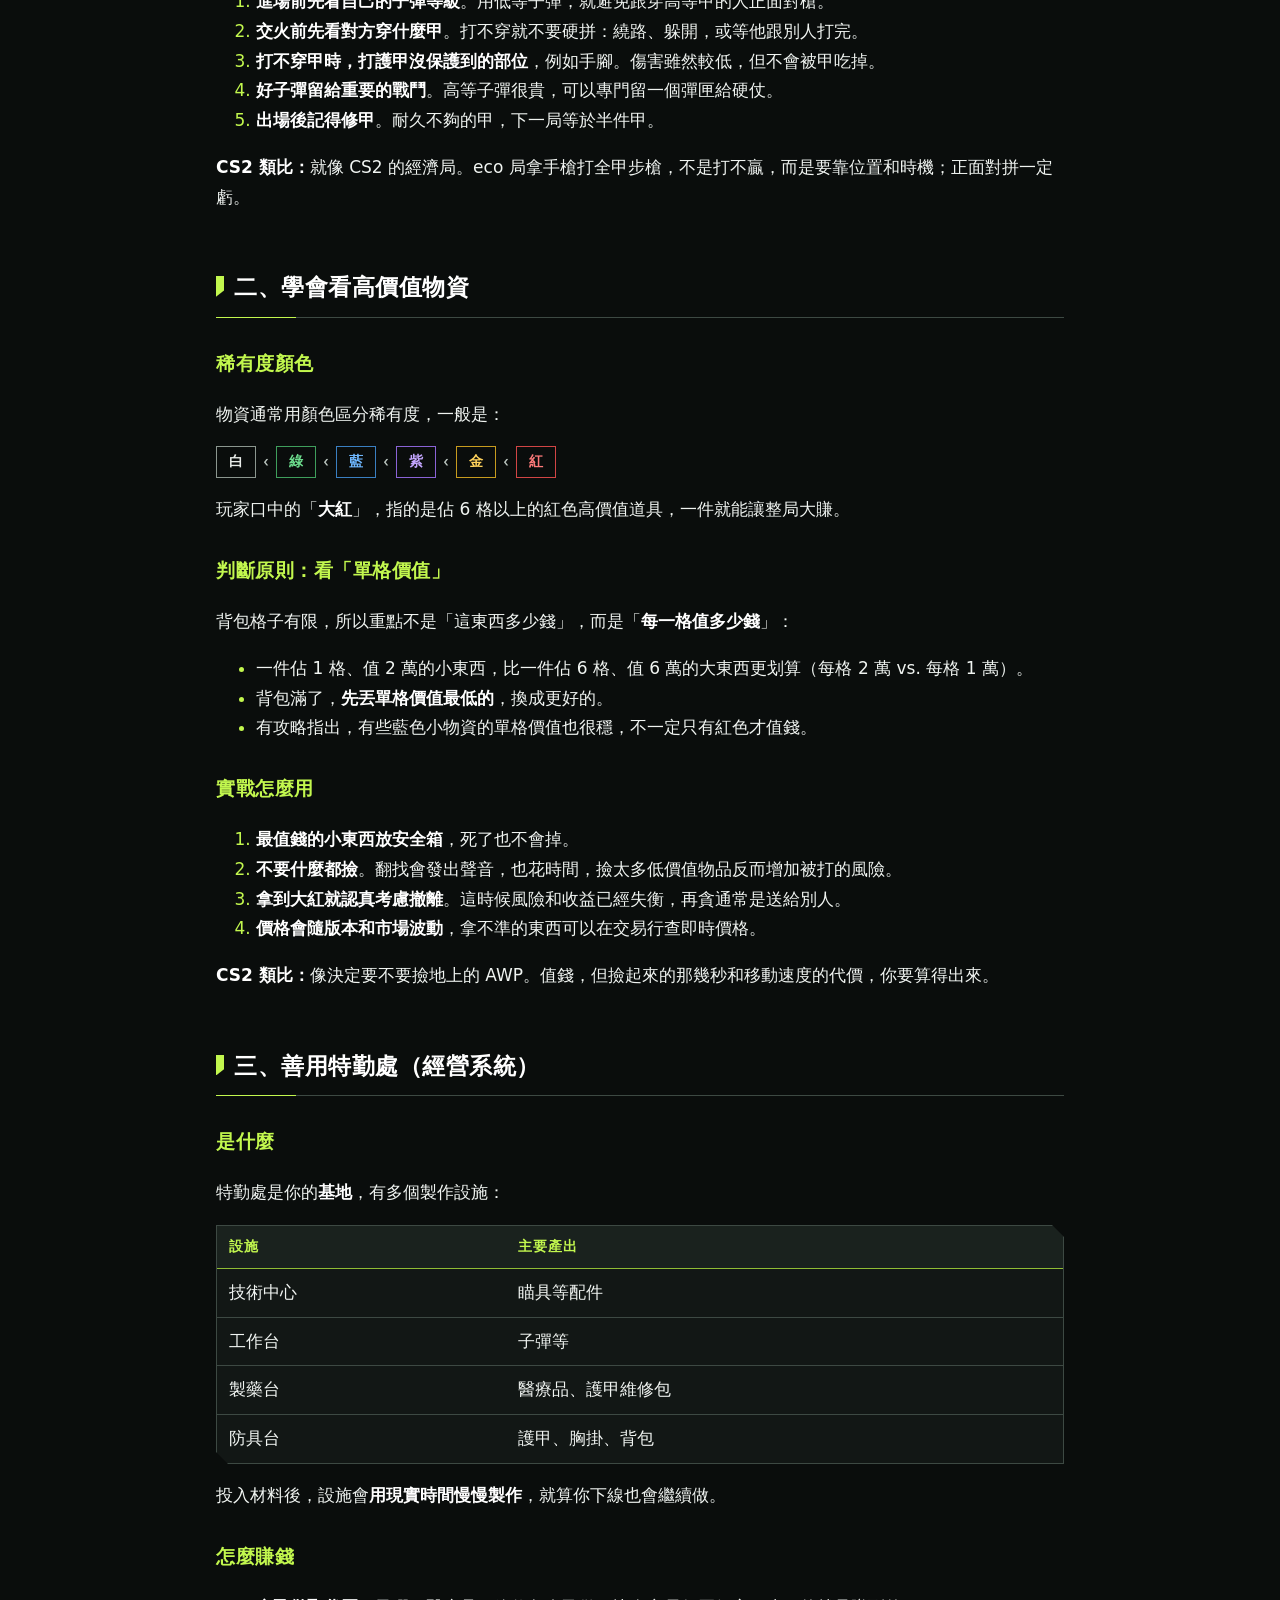
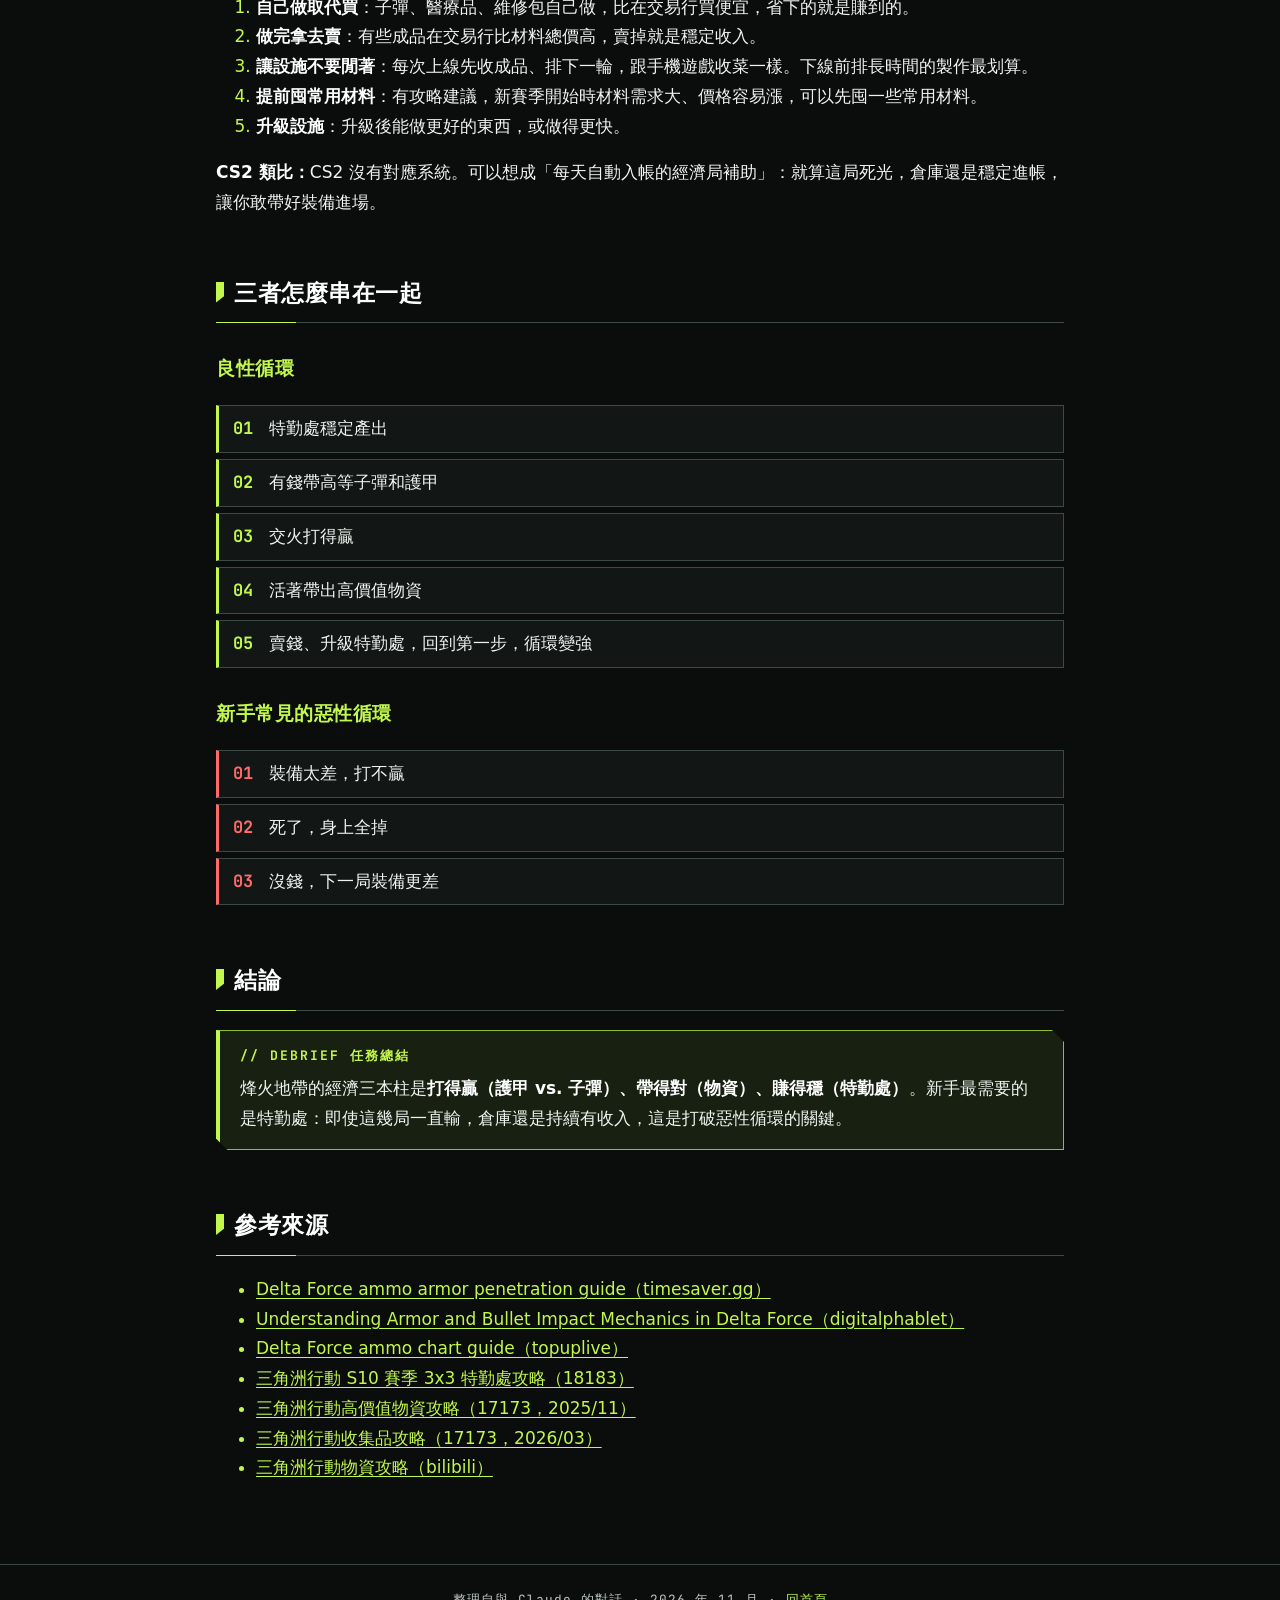
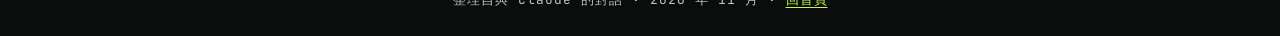
==== commit c4f0ac95: "Keep navigation on a single line on desktop Co-Authored-By: Claude Opus 5.5 <noreply@anthropic.com>" ====
--- a/economy.html
+++ b/economy.html
@@ -5,7 +5,7 @@
   <meta name="viewport" content="width=device-width, initial-scale=1">
   <title>經濟系統</title>
   <meta name="description" content="三角洲行動烽火地帶的經濟三本柱：護甲 vs. 子彈穿透、高價值物資、特勤處，附 CS2 對照說明。">
-  <link rel="stylesheet" href="style.css?v=3">
+  <link rel="stylesheet" href="style.css?v=4">
   <link rel="icon" href="favicon.svg" type="image/svg+xml">
   <link rel="icon" href="favicon-32.png" type="image/png" sizes="32x32">
   <link rel="apple-touch-icon" href="apple-touch-icon.png">
--- a/style.css
+++ b/style.css
@@ -366,3 +366,8 @@
   .nav { gap: 2px 12px; }
   .nav .brand { width: 100%; }
 }
+
+/* 導覽列項目較多，縮小間距以維持單行 */
+.nav { max-width: 1040px; gap: 2px 13px; }
+.nav a { font-size: 0.88rem; }
+.nav .brand { font-size: 1.1rem; }
